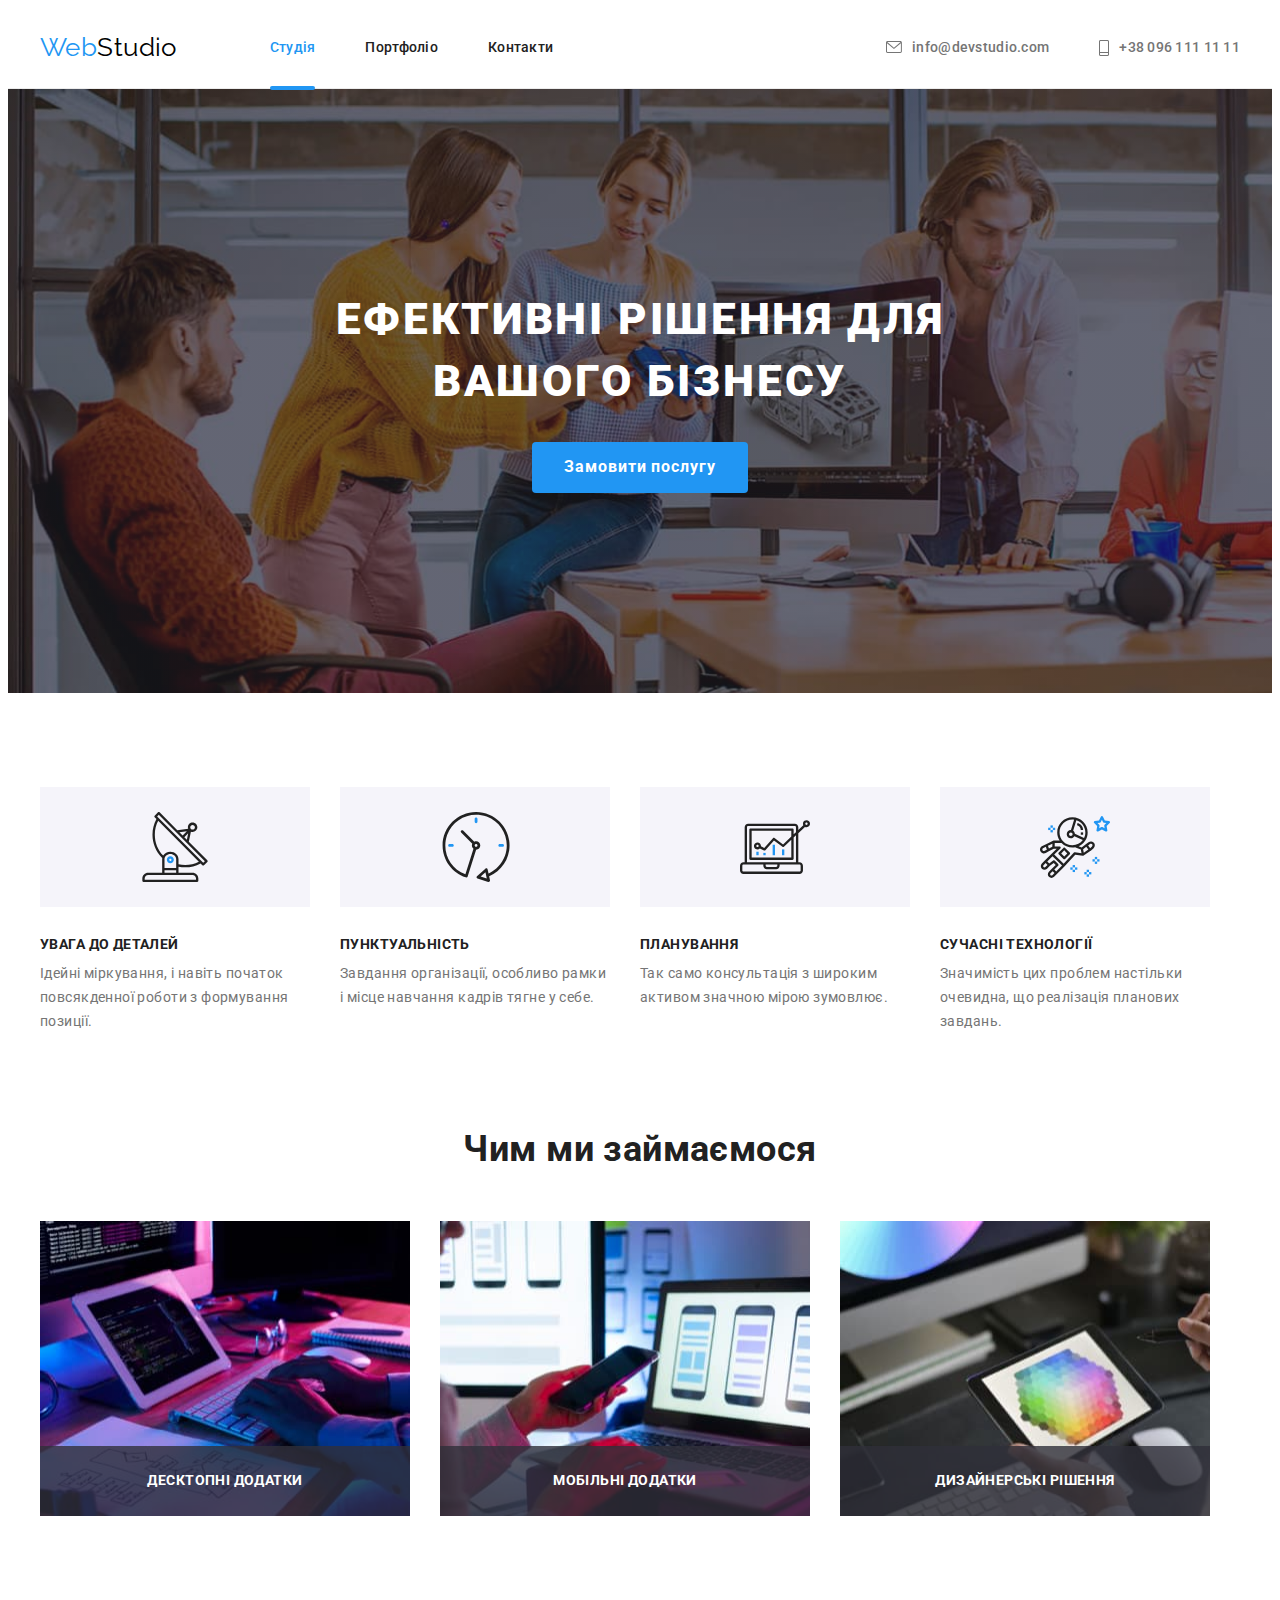
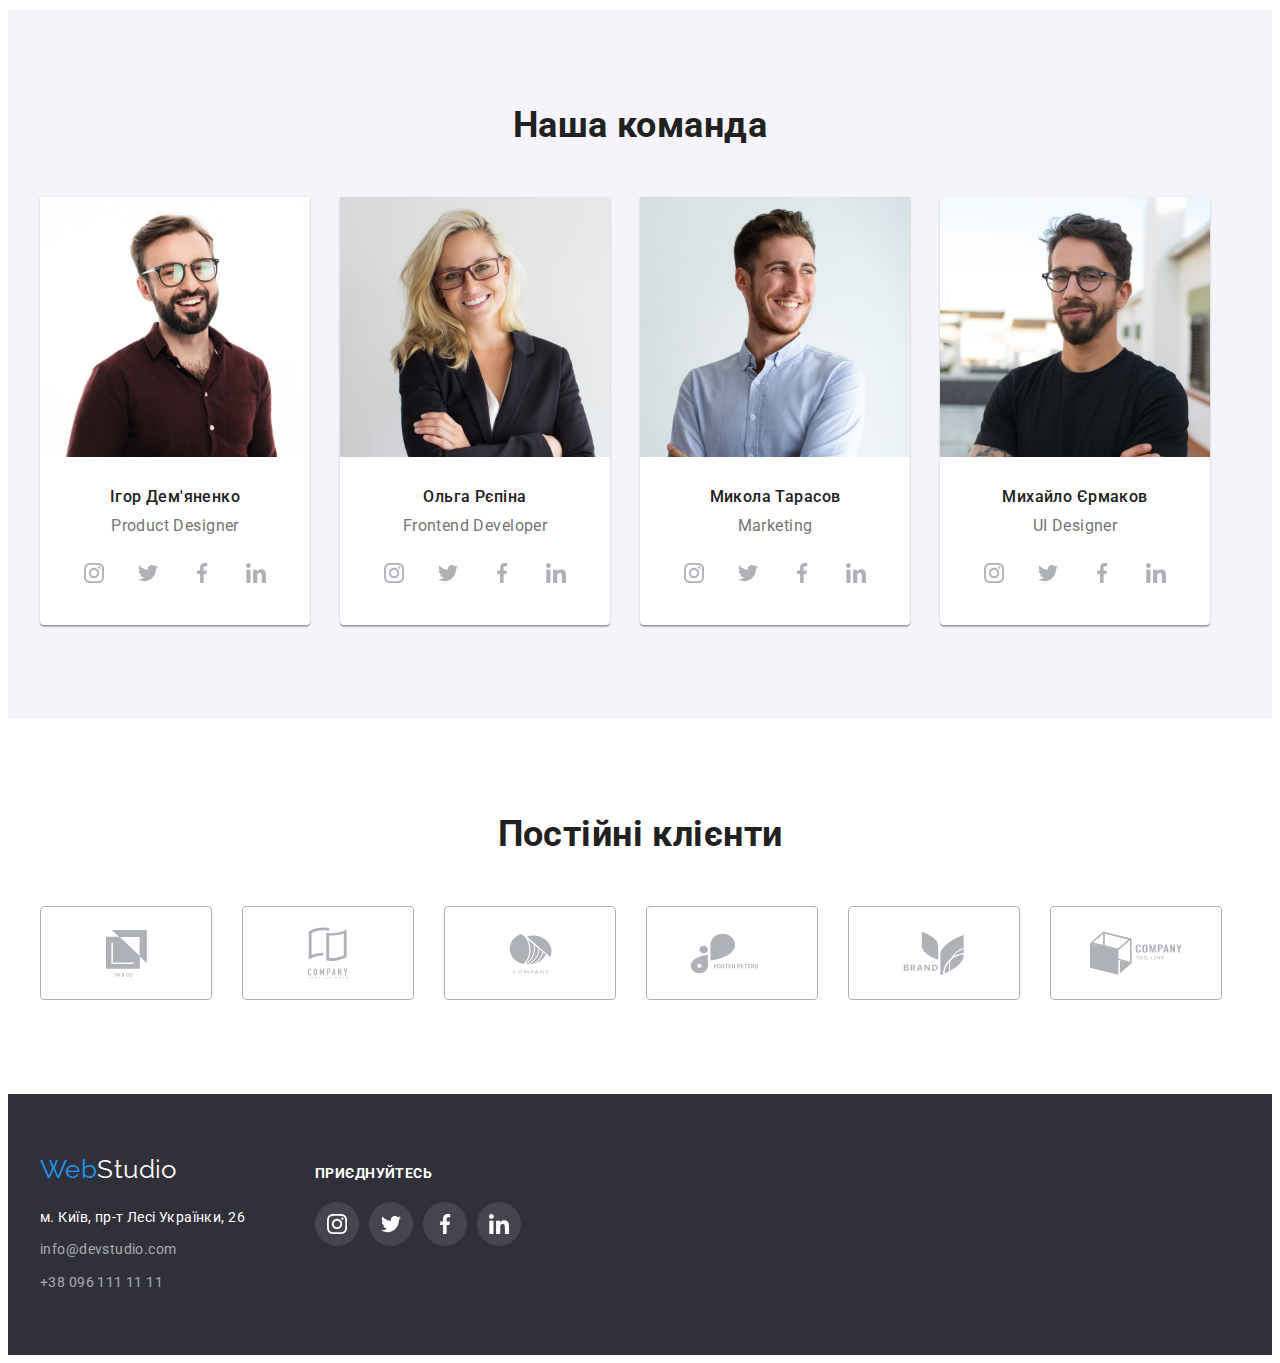
==== index.html @ 6cccc9a9 "add email subscription" ====
<!DOCTYPE html>
<html lang="uk">

<head>
    <meta charset="UTF-8">
    <meta http-equiv="X-UA-Compatible" content="IE=edge">
    <meta name="viewport" content="width=<device-width>, initial-scale=1.0">
    <title>Студіяt</title>
    <link rel="preconnect" href="https://fonts.googleapis.com">
    <link rel="preconnect" href="https://fonts.gstatic.com" crossorigin>
    <link
        href="https://fonts.googleapis.com/css2?family=Raleway:wght@700&family=Roboto:wght@400;500;700;900&display=swap"
        rel="stylesheet">
    <link rel="stylesheet" href="https://cdnjs.cloudflare.com/ajax/libs/modern-normalize/1.1.0/modern-normalize.min.css"
        integrity="sha512-wpPYUAdjBVSE4KJnH1VR1HeZfpl1ub8YT/NKx4PuQ5NmX2tKuGu6U/JRp5y+Y8XG2tV+wKQpNHVUX03MfMFn9Q=="
        crossorigin="anonymous" referrerpolicy="no-referrer" />
    <link rel="stylesheet" href="./css/styles.css">
</head>

<body>

    <header class="header">
        <div class="container header-container">
            <nav class="navigation">
                <a class="first-logo link" href="./index.html" lang="en"><span class="part-logo">Web</span>Studio</a>
                <ul class="nav-list list">
                    <li class="nav-list-item"><a class="nav-link link current" href="./index.html">Студія</a></li>
                    <li class="nav-list-item"><a class="nav-link link" href="./portfolio.html">Портфоліо</a></li>
                    <li class="nav-list-item"><a class="nav-link link" href="">Контакти</a></li>
                </ul>
            </nav>
            <ul class="contacts list">
                <li>
                    <a class="contact mail link" href="mailto:info@devstudio.com">
                        <svg class="contact-icon" width="16" height="12">
                            <use href="./images/symbol-defs.svg#icon-envelope"></use>
                        </svg>
                        info@devstudio.com
                    </a>
                </li>
                <li>
                    <a class="contact tel link" href="tel:+380961111111">
                        <svg class="contact-icon" width="10" height="16">
                            <use href="./images/symbol-defs.svg#icon-mobile"></use>
                        </svg>
                        +38 096 111 11 11
                    </a>
                </li>
            </ul>
        </div>
    </header>

    <main>

        <!--Герой-->
        <section class=" hero">
            <div class="container">
                <h1 class="hero-title"> Ефективні рішення для вашого бізнесу </h1>
                <button class="main-button" type="button" data-modal-open>Замовити послугу</button>
            </div>
        </section>

        <!---Переваги-->
        <section class="section">
            <h2 hidden> Переваги </h2>
            <ul class="features-list list container">
                <li class="features-list-item">
                    <div class="features-icon">
                        <svg class="antenna-icon" width="70" height="70">
                            <use href="./images/symbol-defs.svg#icon-antenna"></use>
                        </svg>
                    </div>
                    <h3 class="title-list"> УВАГА ДО ДЕТАЛЕЙ </h3>
                    <p class="decription">
                        Ідейні міркування, і навіть початок повсякденної роботи з формування позиції.
                    </p>
                </li>

                <li class="features-list-item">
                    <div class="features-icon">
                        <svg class="antenna-icon" width="70" height="70">
                            <use href="./images/symbol-defs.svg#icon-clock"></use>
                        </svg>
                    </div>
                    <h3 class="title-list">ПУНКТУАЛЬНІСТЬ</h3>
                    <p class="decription">
                        Завдання організації, особливо рамки і місце навчання кадрів тягне у себе.
                    </p>
                </li>

                <li class="features-list-item">
                    <div class="features-icon">
                        <svg class="antenna-icon" width="70" height="70">
                            <use href="./images/symbol-defs.svg#icon-diagram"></use>
                        </svg>
                    </div>
                    <h3 class="title-list">ПЛАНУВАННЯ</h3>
                    <p class="decription">
                        Так само консультація з широким активом значною мірою зумовлює.
                    </p>
                </li>
                <li class="features-list-item">
                    <div class="features-icon">
                        <svg class="antenna-icon" width="70" height="70">
                            <use href="./images/symbol-defs.svg#icon-astronaut"></use>
                        </svg>
                    </div>
                    <h3 class="title-list">СУЧАСНІ ТЕХНОЛОГІЇ</h3>
                    <p class="decription">
                        Значимість цих проблем настільки очевидна, що реалізація планових завдань.
                    </p>
                </li>
            </ul>
        </section>

        <!---Опис роботи-->
        <section class="section-work">
            <div class="container">
                <h2 class="title-section">Чим ми займаємося</h2>
                <ul class="work-list list">
                    <li class="work-list-item">
                        <img class="img" src="./images/hw-1/box-1.jpg" alt="Друкує на клавіатурі" width="370"
                            height="295">
                        <div class="desc-overlay">
                            Десктопні додатки
                        </div>
                    </li>
                    <li class="work-list-item">
                        <img class="img" src="./images/hw-1/box-2.jpg" alt="Працює з телефоном та ноутбуком" width="370"
                            height="295">
                        <div class="desc-overlay">
                            Мобільні додатки
                        </div>
                    </li>
                    <li class="work-list-item">
                        <img class="img" src="./images/hw-1/box-3.jpg" alt="Працює на планшеті" width="370"
                            height="295">
                        <div class="desc-overlay">
                            Дизайнерські рішення
                        </div>
                    </li>
                </ul>
            </div>
        </section>

        <!---Перелік команди-->
        <section class=" section section-team">
            <div class="container">
                <h2 class="title-section"> Наша команда </h2>
                <ul class="list-cards list">
                    <li class="list-card-item">
                        <img class="img-cards" src="./images/hw-1/team-member-1.jpg" alt="Чоловік в коричневій сорочці"
                            width="270" height="260">
                        <div class="list-card-desc">
                            <h3 class="title-card"> Ігор Дем'яненко </h3>
                            <p lang="en" class="desc-card"> Product Designer </p>
                            <ul class="social-list list">
                                <li class="social-list-item">
                                    <a class="social-list-link" href="">
                                        <svg class="social-list-icon" width="20" height="20">
                                            <use href="./images/symbol-defs.svg#icon-instagram"></use>
                                        </svg>
                                    </a>
                                </li>
                                <li class="social-list-item">
                                    <a class="social-list-link" href="">
                                        <svg class="social-list-icon" width="20" height="20">
                                            <use href="./images/symbol-defs.svg#icon-twitter"></use>
                                        </svg>
                                    </a>
                                </li>
                                <li class="social-list-item">
                                    <a class="social-list-link" href="">
                                        <svg class="social-list-icon" width="20" height="20">
                                            <use href="./images/symbol-defs.svg#icon-facebook"></use>
                                        </svg>
                                    </a>
                                </li>
                                <li class="social-list-item">
                                    <a class="social-list-link" href="">
                                        <svg class="social-list-icon" width="20" height="20">
                                            <use href="./images/symbol-defs.svg#icon-linkedin"></use>
                                        </svg>
                                    </a>
                                </li>
                            </ul>
                        </div>
                    </li>

                    <li class="list-card-item">
                        <img class="img-cards" src="./images/hw-1/team-member-2.jpg" alt="Жінка в піджаку" width="270"
                            height="260">
                        <div class="list-card-desc">
                            <h3 class="title-card"> Ольга Рєпіна </h3>
                            <p lang="en" class="desc-card"> Frontend Developer </p>
                            <ul class="social-list list">
                                <li class="social-list-item">
                                    <a class="social-list-link" href="">
                                        <svg class="social-list-icon" width="20" height="20">
                                            <use href="./images/symbol-defs.svg#icon-instagram"></use>
                                        </svg>
                                    </a>
                                </li>
                                <li class="social-list-item">
                                    <a class="social-list-link" href="">
                                        <svg class="social-list-icon" width="20" height="20">
                                            <use href="./images/symbol-defs.svg#icon-twitter"></use>
                                        </svg>
                                    </a>
                                </li>
                                <li class="social-list-item">
                                    <a class="social-list-link" href="">
                                        <svg class="social-list-icon" width="20" height="20">
                                            <use href="./images/symbol-defs.svg#icon-facebook"></use>
                                        </svg>
                                    </a>
                                </li>
                                <li class="social-list-item">
                                    <a class="social-list-link" href="">
                                        <svg class="social-list-icon" width="20" height="20">
                                            <use href="./images/symbol-defs.svg#icon-linkedin"></use>
                                        </svg>
                                    </a>
                                </li>
                            </ul>
                        </div>
                    </li>

                    <li class="list-card-item">
                        <img class="img-cards" src="./images/hw-1/team-member-3.jpg" alt="Чоловік в синій сорочці"
                            width="270" height="260">
                        <div class="list-card-desc">
                            <h3 class="title-card"> Микола Тарасов </h3>
                            <p lang="en" class="desc-card"> Marketing </p>
                            <ul class="social-list list">
                                <li class="social-list-item">
                                    <a class="social-list-link" href="">
                                        <svg class="social-list-icon" width="20" height="20">
                                            <use href="./images/symbol-defs.svg#icon-instagram"></use>
                                        </svg>
                                    </a>
                                </li>
                                <li class="social-list-item">
                                    <a class="social-list-link" href="">
                                        <svg class="social-list-icon" width="20" height="20">
                                            <use href="./images/symbol-defs.svg#icon-twitter"></use>
                                        </svg>
                                    </a>
                                </li>
                                <li class="social-list-item">
                                    <a class="social-list-link" href="">
                                        <svg class="social-list-icon" width="20" height="20">
                                            <use href="./images/symbol-defs.svg#icon-facebook"></use>
                                        </svg>
                                    </a>
                                </li>
                                <li class="social-list-item">
                                    <a class="social-list-link" href="">
                                        <svg class="social-list-icon" width="20" height="20">
                                            <use href="./images/symbol-defs.svg#icon-linkedin"></use>
                                        </svg>
                                    </a>
                                </li>
                            </ul>
                        </div>
                    </li>

                    <li class="list-card-item">
                        <img class="img-cards" src="./images/hw-1/team-member-4.jpg" alt="Чоловік в чорній футболці"
                            width="270" height="260">
                        <div class="list-card-desc">
                            <h3 class="title-card"> Михайло Єрмаков </h3>
                            <p lang="en" class="desc-card"> UI Designer </p>
                            <ul class="social-list list">
                                <li class="social-list-item">
                                    <a class="social-list-link" href="">
                                        <svg class="social-list-icon" width="20" height="20">
                                            <use href="./images/symbol-defs.svg#icon-instagram"></use>
                                        </svg>
                                    </a>
                                </li>
                                <li class="social-list-item">
                                    <a class="social-list-link" href="">
                                        <svg class="social-list-icon" width="20" height="20">
                                            <use href="./images/symbol-defs.svg#icon-twitter"></use>
                                        </svg>
                                    </a>
                                </li>
                                <li class="social-list-item">
                                    <a class="social-list-link" href="">
                                        <svg class="social-list-icon" width="20" height="20">
                                            <use href="./images/symbol-defs.svg#icon-facebook"></use>
                                        </svg>
                                    </a>
                                </li>
                                <li class="social-list-item">
                                    <a class="social-list-link" href="">
                                        <svg class="social-list-icon" width="20" height="20">
                                            <use href="./images/symbol-defs.svg#icon-linkedin"></use>
                                        </svg>
                                    </a>
                                </li>
                            </ul>
                        </div>
                    </li>
                </ul>
            </div>
        </section>

        <!---Постійні клієнти -->

        <section class="section">
            <div class="container">
                <h2 class="title-section">Постійні клієнти</h2>
                <ul class="clients-list list">
                    <li class="clients-list-item">
                        <a class="clients-list-link link" href="">
                            <svg class="clients-list-icon" width="41" height="47">
                                <use href="./images/symbol-defs.svg#company-first"></use>
                            </svg>
                        </a>
                    </li>
                    <li class="clients-list-item">
                        <a class="clients-list-link link" href="">
                            <svg class="clients-list-icon" width="40" height="52">
                                <use href="./images/symbol-defs.svg#company-second"></use>
                            </svg>
                        </a>
                    </li>
                    <li class="clients-list-item">
                        <a class="clients-list-link link" href="">
                            <svg class="clients-list-icon" width="43" height="41">
                                <use href="./images/symbol-defs.svg#company-third"></use>
                            </svg>
                        </a>
                    </li>
                    <li class="clients-list-item">
                        <a class="clients-list-link link" href="">
                            <svg class="clients-list-icon" width="85" height="41">
                                <use href="./images/symbol-defs.svg#company-fourth"></use>
                            </svg>
                        </a>
                    </li>
                    <li class="clients-list-item">
                        <a class="clients-list-link link" href="">
                            <svg class="clients-list-icon" width="62" height="45">
                                <use href="./images/symbol-defs.svg#company-fifth"></use>
                            </svg>
                        </a>
                    </li>
                    <li class="clients-list-item">
                        <a class="clients-list-link link" href="">
                            <svg class="clients-list-icon" width="94" height="44">
                                <use href="./images/symbol-defs.svg#company-sixth"></use>
                            </svg>
                        </a>
                    </li>
                </ul>
            </div>

        </section>
    </main>

    <footer class="footer">
        <div class="container footer-container">
            <div class="footer-address">
                <a class="second-logo link" href="./index.html" lang="en"> <span class="part-logo">Web</span>Studio</a>
                <address class="address">
                    <ul class="address-list list">
                        <li class="address-list-item"><a class="address-link link"
                                href="https://goo.gl/maps/sUj56XeYTJr8YGq59" target="_blank"
                                rel="noreferrer noopener">м. Київ, пр-т Лесі Українки, 26</a> </li>
                        <li class="address-list-item"><a class="address-contact-link link"
                                href="mailto:info@devstudio.com"> info@devstudio.com</a>
                        <li class="address-list-item"><a class="address-contact-link link" href="tel:+380961111111"> +38
                                096 111 11 11</a>
                    </ul>
                </address>
            </div>
            <div class="footer-social-link">
                <p class="title-social">Приєднуйтесь</p>
                <ul class="footer-social-list list">
                    <li class="footer-social-list-item">
                        <a class="footer-social-list-link" href="">
                            <svg class="footer-social-list-icon" width="20" height="20">
                                <use href="./images/symbol-defs.svg#icon-instagram"></use>
                            </svg>
                        </a>
                    </li>
                    <li class="footer-social-list-item">
                        <a class="footer-social-list-link" href="">
                            <svg class="footer-social-list-icon" width="20" height="20">
                                <use href="./images/symbol-defs.svg#icon-twitter"></use>
                            </svg>
                        </a>
                    </li>
                    <li class="footer-social-list-item">
                        <a class="footer-social-list-link" href="">
                            <svg class="footer-social-list-icon" width="20" height="20">
                                <use href="./images/symbol-defs.svg#icon-facebook"></use>
                            </svg>
                        </a>
                    </li>
                    <li class="footer-social-list-item">
                        <a class="footer-social-list-link" href="">
                            <svg class="footer-social-list-icon" width="20" height="20">
                                <use href="./images/symbol-defs.svg#icon-linkedin"></use>
                            </svg>
                        </a>
                    </li>
                </ul>
            </div>
        </div>
    </footer>
    <div class="backdrop is-hidden " data-modal>
        <div class="modal">
        <button class="modal-close-btn " type="button" data-modal-close>
        <svg class="modal-close-icon" width="18" height="18">
            <use href="./images/symbol-defs.svg#icon-close"></use>
        </svg>
        </button></div>
    </div>
    <script src="./js/modal.js"> </script>
</body>

</html>
---- css/styles.css ----
:root {
    --primary-text-color: #757575;
    --title-text-color: #212121;
    --accent-color: #2196F3;
    --primary-white-color: #ffffff;
    --background-dark: #2F303A;
    --background-light: #fff;
    --primary-font-family: 'Roboto', sans-serif;
    --secondary-font-family: 'Raleway', sans-serif;
}

h1,
h2,
h3,
h4,
p {
    margin-top: 0;
    margin-bottom: 0;
}

ul {
    margin-top: 0;
    margin-bottom: 0;
    padding-left: 0;
}

img {
    display: block;
    max-width: 100%;
}

body {
    font-family: var(--primary-font-family);
    letter-spacing: 0.03em;
    font-size: 14px;

    background-color: var(--background-light);
    color: var(--primary-text-color);
}

.link {
    text-decoration: none;
}

.list {
    list-style: none;
}

.container {
    width: 1200px;
    padding-left: 15px;
    padding-right: 15px;
    margin-left: auto;
    margin-right: auto;
}

/*========== START COMPONENTS======= */

/* ======== START HEADER========== */
.header {
    padding-top: 24px;
    padding-bottom: 25px;
    border-bottom: 1px solid #ECECEC;
}

.header-container {
    display: flex;
    align-items: center;
}

.navigation {
    display: flex;
    align-items: center;

}

.nav-list {
    display: flex;
    justify-content: space-between;
}

.nav-list-item:not(:last-child) {
    margin-right: 50px;
}

.first-logo {
    margin-right: 93px;

    font-family: var(--secondary-font-family);
    font-size: 26px;
    line-height: 1.2;
    color: #000000;
}

.part-logo {
    color: var(--accent-color);
}

.nav-link {
    display: block;
    color: var(--title-text-color);
    font-family: inherit;
    font-weight: 500;
    font-size: 14px;
    line-height: 1.1;
    letter-spacing: 0.02em;

    transition-property: color;
    transition-duration: 250ms;
    transition-timing-function: cubic-bezier(0.4, 0, 0.2, 1);
    transition-delay: 0ms;
}

.current {
    position: relative;
    color: var(--accent-color);
}

.current::after {
    position: absolute;
    top: 46px;
    left: 0;

    content: "";
    display: block;
    width: 100%;
    height: 4px;
    border-radius: 2px;
    background-color: var(--accent-color);
}

.nav-link:hover,
.nav-link:focus {
    color: var(--accent-color);
}

.contact {
    color: inherit;
    font-weight: 700;
    line-height: 1.1;
    letter-spacing: 0.02em;
}

.mail {
    margin-right: 50px;
}

.contacts {
    display: flex;
    margin-left: auto;
    ;
}

.contact:hover,
.contact:focus {
    color: var(--accent-color);
}

.contact {
    display: flex;
    align-items: center;
    font-weight: 500;

    transition-property: color;
    transition-duration: 250ms;
    transition-timing-function: cubic-bezier(0.4, 0, 0.2, 1);
    transition-delay: 0ms;
}

.contact-icon {
    margin-right: 10px;
    fill: currentColor;
}

/*======END HEADER======*/

.section {
    padding-top: 94px;
    padding-bottom: 94px;
}

.section-team {
    background-color: #F5F4FA;
}

.section-work {
    padding-bottom: 94px;
}

/* ======START MAIN INDEX======= */

/* HERO */
.hero {
    max-width: 1600px;
    margin-right: auto;
    margin-left: auto;
    padding-top: 200px;
    padding-bottom: 200px;

    background-image: linear-gradient(rgba(47, 48, 58, 0.4),
            rgba(47, 48, 58, 0.4)),
        url(../images/hw-4/hero.jpg);
    background-size: cover;
    background-color: #C4C4C4;

    text-align: center;
}

.hero-title {
    width: 696px;
    margin: auto;

    font-weight: 900;
    font-size: 44px;
    line-height: 1.4;
    text-align: center;
    letter-spacing: 0.06em;
    text-transform: uppercase;
    color: var(--primary-white-color);
}

.main-button {
    min-width: 216px;
    padding: 10px 30px;
    margin-top: 30px;

    font-family: inherit;
    font-weight: 700;
    font-size: 16px;
    line-height: 1.9;
    text-align: center;
    letter-spacing: 0.06em;
    border: transparent;
    border-radius: 4px;

    color: var(--primary-white-color);
    background-color: var(--accent-color);
    cursor: pointer;

    transition-property: background-color;
    transition-duration: 250ms;
    transition-timing-function: cubic-bezier(0.4, 0, 0.2, 1);
    transition-delay: 0ms;

}

.main-button:hover,
.main-button:focus {
    background-color: #188CE8;
}

/* SECTION FEATURES */
.features-list {
    display: flex;
}

.features-icon {
    display: flex;
    justify-content: center;
    align-items: center;
    height: 120px;
    background-color: #F5F4FA;
}

.title-list {
    margin-top: 30px;
    font-size: 14px;
    font-weight: 700;
    line-height: 1.1;
    text-transform: uppercase;
    color: var(--title-text-color);
}

.features-list-item {
    max-width: 270px;
}

.features-list-item:not(:last-child) {
    margin-right: 30px;
}

.decription {
    line-height: 1.7;
    margin-top: 10px;
}

/* SECTION WORK */
.title-section {
    font-weight: 700;
    font-size: 36px;
    line-height: 1.2;
    text-align: center;
    color: var(--title-text-color);
}

.work-list {
    display: flex;
    margin-top: 50px;
    margin-right: -30px;
}

.work-list-item {
    position: relative;
    margin-right: 30px;
}

.desc-overlay {
    position: absolute;
    bottom: 0;
    left: 0;
    width: 100%;
    height: 70px;

    display: flex;
    justify-content: center;
    align-items: center;
    background-color: rgba(47, 48, 58, 0.8);
    color: var(--primary-white-color);

    text-transform: uppercase;
    font-weight: 700;
    font-size: 14px;
    line-height: 1.2;
}

/* TEAM */
.title-card {
    font-weight: 500;
    text-align: center;
    font-size: 16px;
    line-height: 1.2;
    color: var(--title-text-color);
}

.list-cards {
    display: flex;
    column-gap: 30px;
    margin-top: 50px;
    border-radius: 0px 0px 4px 4px;

}

.list-card-item {
    flex-basis: calc((100%-3*30)/4);
    box-shadow: 0px 1px 3px rgba(0, 0, 0, 0.12), 0px 1px 1px rgba(0, 0, 0, 0.14), 0px 2px 1px rgba(0, 0, 0, 0.2);
    border-radius: 0px 0px 4px 4px;

    background-color: #fff;
}

.list-card-desc {
    padding: 30px;
}

.desc-card {
    margin-top: 10px;

    font-size: 16px;
    line-height: 1.2;
    text-align: center;
}

.social-list {
    margin-top: 16px;
    display: flex;
    justify-content: center;
}

.social-list-icon {
    fill: #AFB1B8;

    transition-property: fill;
    transition-duration: 250ms;
    transition-timing-function: cubic-bezier(0.4, 0, 0.2, 1);
    transition-delay: 0ms;
}

.social-list-link {
    display: flex;
    align-items: center;
    justify-content: center;

    width: 44px;
    height: 44px;

    background-color: var(--primary-white-color);
    border-radius: 50%;

    transition-property: background-color;
    transition-duration: 250ms;
    transition-timing-function: cubic-bezier(0.4, 0, 0.2, 1);
    transition-delay: 0ms;
}

.social-list-link:hover .social-list-icon,
.social-list-link:focus .social-list-icon {
    fill: var(--primary-white-color);
}

.social-list-link:hover,
.social-list-link:focus {
    background-color: var(--accent-color);
}

.social-list-item:not(:last-child) {
    margin-right: 10px;
}

/* CLIENTS */
.clients-list {
    display: flex;
    margin-top: 50px;
    margin-right: -30px;
    color: #AFB1B8;

}

.clients-list-link {
    display: flex;
    justify-content: center;
    align-items: center;
    margin-right: 30px;
    width: 170px;
    height: 92px;
    border: 1px solid #AFB1B8;
    border-radius: 4px;

    transition-property: border;
    transition-duration: 250ms;
    transition-timing-function: cubic-bezier(0.4, 0, 0.2, 1);
    transition-delay: 0ms;
}

.clients-list-icon {
    fill: #AFB1B8;

    transition-property: fill;
    transition-duration: 250ms;
    transition-timing-function: cubic-bezier(0.4, 0, 0.2, 1);
    transition-delay: 0ms;
}

.clients-list-link:hover,
.clients-list-link:focus {
    border: 1px solid var(--accent-color);
}

.clients-list-link:hover .clients-list-icon,
.clients-list-link:focus .clients-list-icon {
    fill: var(--accent-color)
}



/* ======END INDEX======== *


/* ======START MAIN PORTFOLIO===== */
.button {
    padding: 6px 22px;
    border: transparent;

    font-family: inherit;
    font-weight: 500;
    text-align: center;
    font-size: 16px;
    line-height: 1.6;
    color: var(--title-text-color);
    cursor: pointer;
    border-radius: 4px;

    transition: background-color 250ms cubic-bezier(0.4, 0, 0.2, 1), color 250ms cubic-bezier(0.4, 0, 0.2, 1), box-shadow 250ms cubic-bezier(0.4, 0, 0.2, 1);
}

.button-list {
    display: flex;
    justify-content: center;
    margin-bottom: 50px;
}

.button-list-item {
    background-color: #F5F4FA;
}

.button-list-item:not(:last-child) {
    margin-right: 8px;
}

.button:hover,
.button:focus {
    color: var(--primary-white-color);
    background-color: var(--accent-color);
    box-shadow: 0px 3px 1px rgba(0, 0, 0, 0.1), 0px 1px 2px rgba(0, 0, 0, 0.08), 0px 2px 2px rgba(0, 0, 0, 0.12);
}

.projects-list {
    display: flex;
    flex-wrap: wrap;
    margin-right: -30px;
    margin-bottom: -30px;
}

.project-card {
    padding: 20px 24px;
    border: 1px solid #EEEEEE;
    border-top: none;
}

.projects-list-item {
    margin-right: 30px;
    margin-bottom: 30px;
}

.project-img {
    position: relative;
    overflow: hidden;
}

.overlay {
    position: absolute;
    top: 0;
    left: 0;
    width: 100%;
    height: 100%;
    background-color: var(--accent-color);
    color: var(--primary-white-color);

    opacity: 0;
    transform: translateY(100%);
    transition: opacity 250ms cubic-bezier(0.4, 0, 0.2, 1), transform 250ms cubic-bezier(0.4, 0, 0.2, 1);

    padding: 63px 24px;

    font-family: inherit;
    font-weight: 400;
    font-size: 18px;
    line-height: 1.5;
}

.project-list-link:hover .overlay {
    opacity: 1;
    transform: translateY(0);
}

.project-list-link {
    display: block;

    transition-property: box-shadow;
    transition-duration: 250ms;
    transition-timing-function: cubic-bezier(0.4, 0, 0.2, 1);
    transition-delay: 0ms;
}

.project-list-link:hover,
.project-list-link:focus {
    box-shadow: 0px 1px 1px rgba(0, 0, 0, 0.12), 0px 4px 4px rgba(0, 0, 0, 0.06), 1px 4px 6px rgba(0, 0, 0, 0.16);
}


.project-title {
    margin-bottom: 4px;
    font-weight: 700;
    font-size: 18px;
    line-height: 2;
    letter-spacing: 0.06em;
    color: var(--title-text-color);
}

.project-desc {
    font-size: 16px;
    line-height: 1.9;

    color: var(--primary-text-color);
}

/* ======END MAIN PORTFOLIO======= */


/* ===== START FOTTER===== */
.footer {
    padding-top: 60px;
    padding-bottom: 60px;
    background-color: var(--background-dark);
}

.second-logo {
    color: var(--primary-white-color);
    font-family: var(--secondary-font-family);
    font-size: 26px;
    line-height: 1.2;
}

.address {
    margin-top: 20px;
    font-style: normal;
    font-size: 14px;
    line-height: 1.7;
}

.address-list-item:not(:last-child) {
    margin-bottom: 9px;
}

.address-link {
    color: var(--primary-white-color);

    transition-property: color;
    transition-duration: 250ms;
    transition-timing-function: cubic-bezier(0.4, 0, 0.2, 1);
    transition-delay: 0ms;
}

.address-link:hover,
.address-link:focus {
    color: var(--accent-color);
}

.address-contact-link {
    color: rgba(255, 255, 255, 0.6);

    transition-property: color;
    transition-duration: 250ms;
    transition-timing-function: cubic-bezier(0.4, 0, 0.2, 1);
    transition-delay: 0ms;
}

.address-contact-link:hover,
.address-contact-link:focus {
    color: var(--accent-color);
}

.footer-container {
    display: flex;
    align-items: baseline;

}

.footer-address {
    margin-right: 70px;
}

.title-social {
    font-size: inherit;
    text-transform: uppercase;
    line-height: 1.2;
    font-weight: 700;

    color: var(--primary-white-color);

}

.footer-social-list {
    margin-top: 20px;
    display: flex;
    justify-content: center;
}

.footer-social-list-link {
    display: flex;
    align-items: center;
    justify-content: center;

    width: 44px;
    height: 44px;

    color: var(--primary-white-color);
    background-color: rgba(255, 255, 255, 0.1);
    border-radius: 50%;

    transition-property: background-color;
    transition-duration: 250ms;
    transition-timing-function: cubic-bezier(0.4, 0, 0.2, 1);
    transition-delay: 0ms;
}

.footer-social-list-icon {
    fill: currentColor;

    transition-property: fill;
    transition-duration: 250ms;
    transition-timing-function: cubic-bezier(0.4, 0, 0.2, 1);
    transition-delay: 0ms;
}

.footer-social-list-item:not(:last-child) {
    margin-right: 10px;
}

.footer-social-list-link:hover .footer-social-list-icon,
.footer-social-list-link:focus .footer-social-list-icon {
    fill: var(--primary-white-color);
}

.footer-social-list-link:hover,
.footer-social-list-link:focus {
    background-color: var(--accent-color);
}

/*======END FOOTER========= */
.backdrop {
    position: fixed;
    top: 0;
    left: 0;
    width: 100%;
    height: 100%;
    
    background: rgba(47, 48, 58, 0.4);
    opacity: 1;

    transition: opacity 250ms cubic-bezier(0.4, 0, 0.2, 1),  visibility 250ms cubic-bezier(0.4, 0, 0.2, 1), scale 250ms cubic-bezier(0.4, 0, 0.2, 1);
}
.backdrop.is-hidden{
    opacity: 0;
    scale: 1.5;
    visibility: hidden;
    pointer-events: none;
}

.modal {
    position: absolute;
    top: 50%;
    left: 50%;
    transform: translate(-50%, -50%);
    width: 528px;
    height: 581px;


    background-color: var(--primary-white-color);
}
.modal-close-btn {
    position:absolute;
    top: 8px;
    right: 8px;
    
    display: flex;
    align-items: center;
    justify-content: center;
    width: 30px;
    height: 30px;
    padding: 0;

    background-color: transparent;
    border-radius: 50%;
    border: 1px solid rgba(0, 0, 0, 0.1);

    cursor: pointer;
}
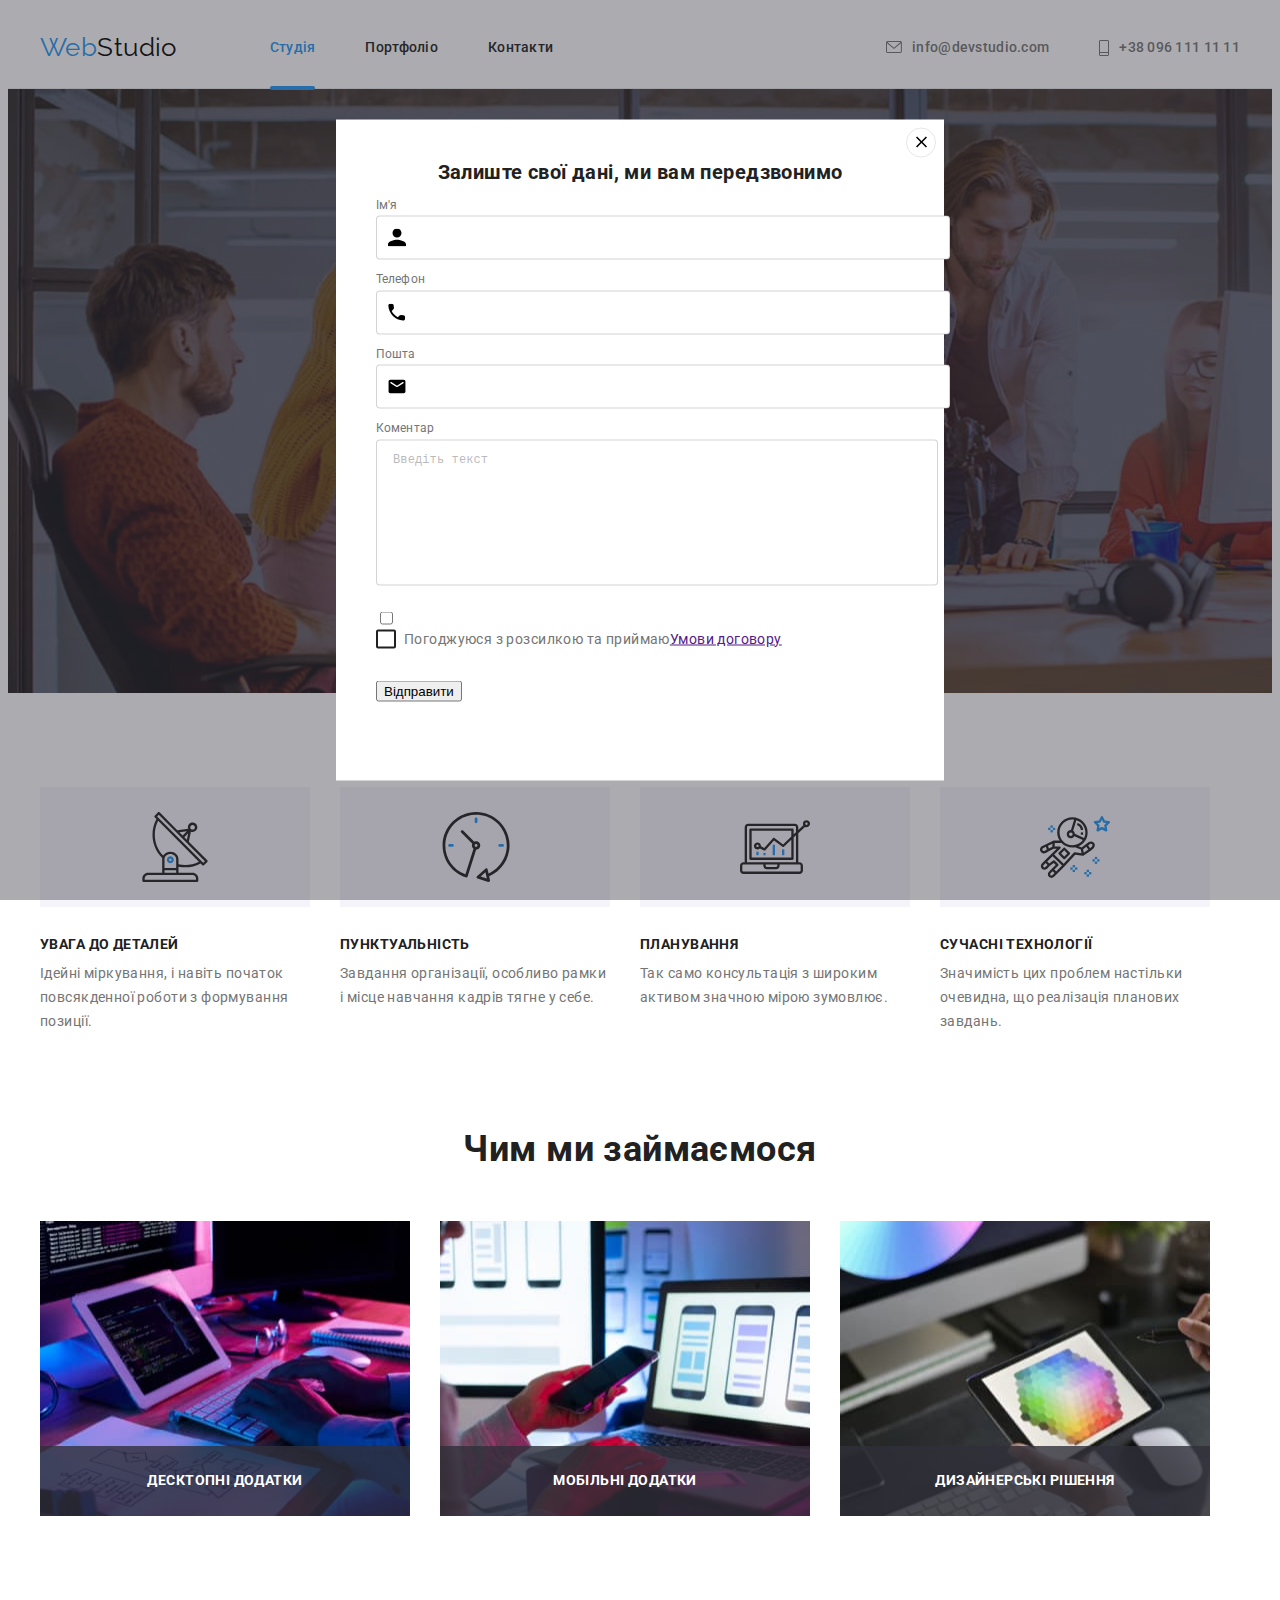
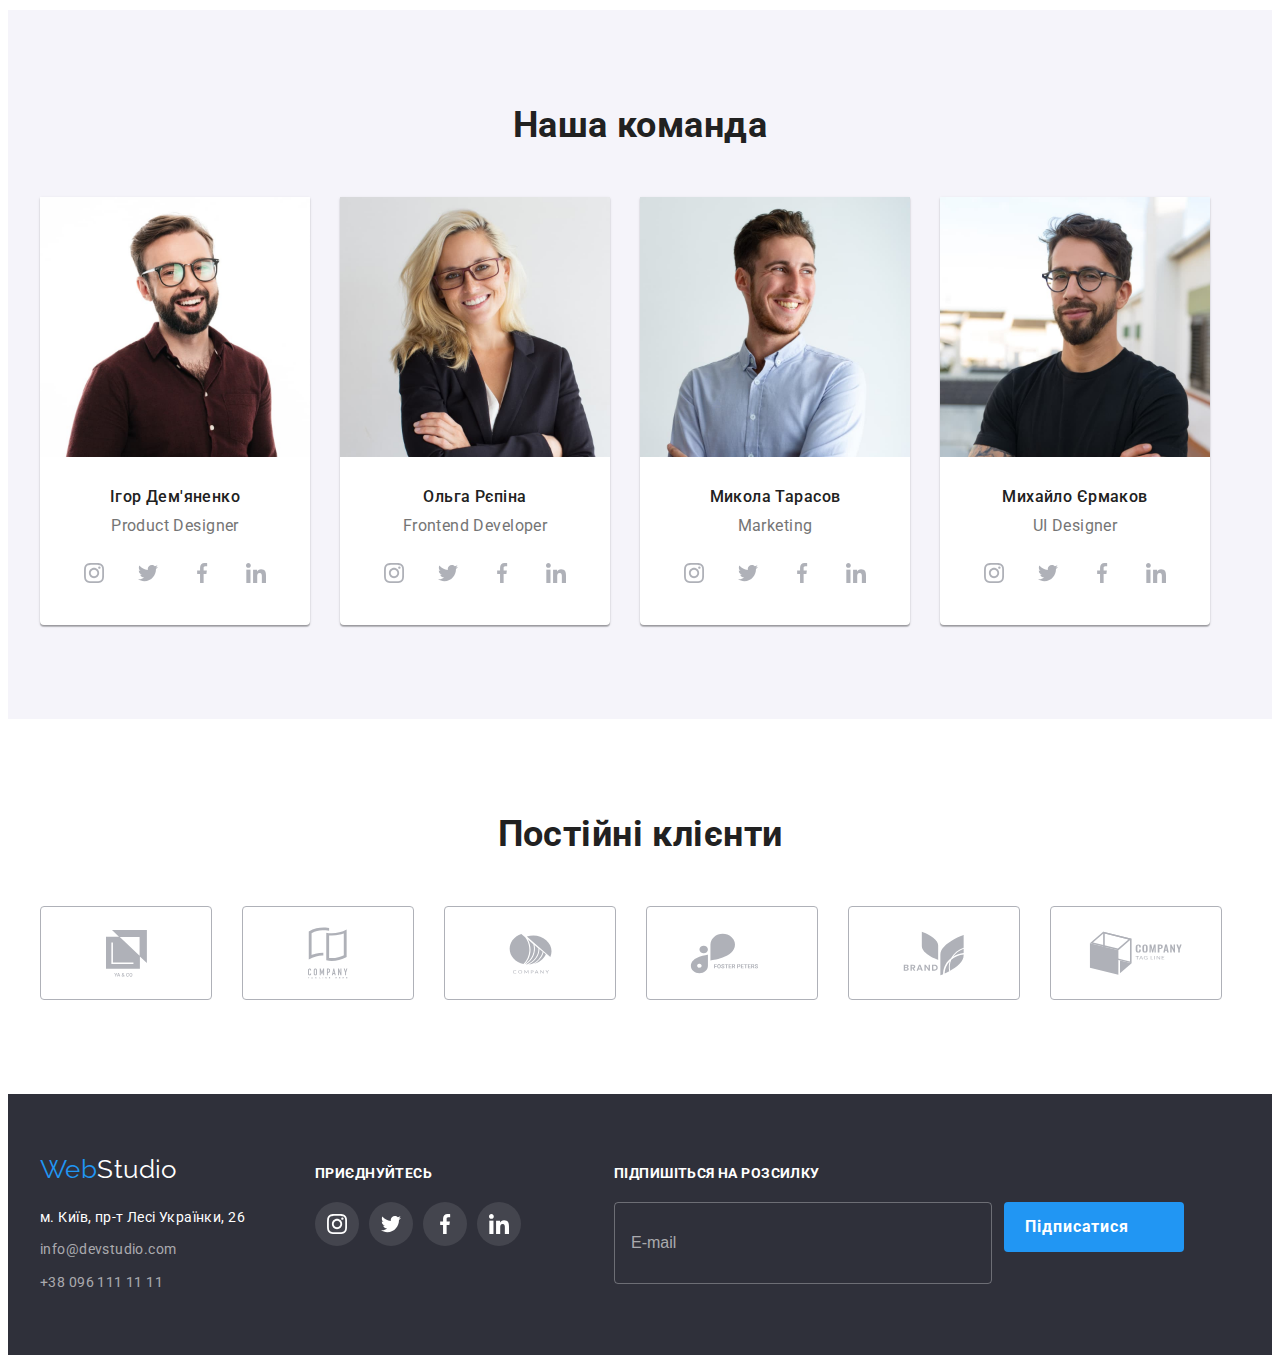
==== commit ee6d7c4e: "add updates" ====
--- a/index.html
+++ b/index.html
@@ -410,15 +410,85 @@
                     </li>
                 </ul>
             </div>
+
+            <form class="form-subscription">
+                <div class="footer-title-subscription">
+                    <b class="title-subscription">Підпишіться на розсилку</b>
+                </div>
+                <div class="form-field-subscription">
+                    <label>
+                        <input class="email-subscription" type="email" name="email" placeholder="E-mail">
+                    </label>
+                    <button type="submit" class="btn-subscription">
+                        <span> Підписатися</span>
+                        <svg class="img-subscription" width="24" height="24">
+                            <use href="./images/symbol-defs.svg#icon-send"></use>
+                        </svg>
+                    </button>
+                </div>
+            </form>
         </div>
     </footer>
-    <div class="backdrop is-hidden " data-modal>
+    <div class="backdrop" data-modal>
         <div class="modal">
-        <button class="modal-close-btn " type="button" data-modal-close>
-        <svg class="modal-close-icon" width="18" height="18">
-            <use href="./images/symbol-defs.svg#icon-close"></use>
-        </svg>
-        </button></div>
+            <button class="modal-close-btn " type="button" data-modal-close>
+                <svg class="modal-close-icon" width="18" height="18">
+                    <use href="./images/symbol-defs.svg#icon-close"></use>
+                </svg>
+            </button>
+
+            <form class="contact-form">
+                <b class="contact-title-form">Залиште свої дані, ми вам передзвонимо</b>
+
+                <div>
+                    <label class="form-field">
+                        <span class="form-field-name"> Ім'я </span>
+                        <span class="contact-form-input-wrapper">
+                            <input class="contact-form-input" type="text" name="username">
+                            <svg class="form-img" width="18" height="18">
+                                <use href="./images/symbol-defs.svg#icon-men"></use>
+                            </svg>
+                        </span>
+                    </label>
+                </div>
+                <div>
+                    <label class="form-field">
+                        <span class="form-field-name"> Телефон </span>
+                        <span class="contact-form-input-wrapper">
+                            <input class="contact-form-input" type="tel" name="tel">
+                            <svg class="form-img" width="18" height="18">
+                                <use href="./images/symbol-defs.svg#icon-tel"></use>
+                            </svg>
+                        </span>
+                    </label>
+                </div>
+                <div>
+                    <label class="form-field">
+                        <span class="form-field-name"> Пошта </span>
+                        <span class="contact-form-input-wrapper">
+                            <input class="contact-form-input" type="email" name="email">
+                            <svg class="form-img" width="18" height="18">
+                                <use href="./images/symbol-defs.svg#icon-mail"></use>
+                            </svg>
+                        </span>
+                    </label>
+                </div>
+                <div>
+                    <label class="form-field">
+                        <span class="form-field-name">Коментар</span>
+                        <textarea class="contact-form-message" name="message" placeholder="Введіть текст"></textarea>
+                    </label>
+
+                </div>
+                <div class="contact-form-checkbox">
+                    <input class="contact-checkbox-input" type="checkbox" name="accept-policy" id="checkbox" required>
+                    <label class="contact-form-checkboc-label" for="checkbox">
+                        Погоджуюся з розсилкою та приймаю <a href="">Умови договору</a>
+                    </label>
+                </div>
+                <button class="contact-btn-submit" type="submit"> Відправити </button>
+            </form>
+        </div>
     </div>
     <script src="./js/modal.js"> </script>
 </body>
--- a/css/styles.css
+++ b/css/styles.css
@@ -696,6 +696,84 @@
     background-color: var(--accent-color);
 }
 
+.footer-social-link {
+    margin-right: 93px;
+}
+
+.form-subscription {
+    width: 570px;
+    display: flex;
+    flex-direction: column;
+}
+
+.form-field-subscription {
+    display: flex;
+}
+
+.footer-title-subscription {
+    margin-bottom: 20px;
+}
+
+.title-subscription {
+    font-weight: 700;
+    line-height: 1.1;
+    text-transform: uppercase;
+
+    color: var(--primary-white-color);
+}
+
+.email-subscription {
+    width: 358px;
+    height: 50px;
+    padding-top: 15px;
+    padding-left: 16px;
+    padding-bottom: 15px;
+
+    border: 1px solid rgba(255, 255, 255, 0.3);
+    border-radius: 4px;
+
+    color: var(--primary-white-color);
+
+    background-color: transparent;
+    font-size: 16px;
+    font-weight: 400;
+    line-height: 1, 3;
+}
+
+.email-subscription::placeholder {
+    color: rgba(255, 255, 255, 0.6);
+}
+
+.email-subscription:focus {
+    outline: none;
+}
+
+.img-subscription {
+    fill: var(--primary-white-color);
+    margin-left: 10px;
+}
+
+.btn-subscription {
+    display: flex;
+    align-items: center;
+    justify-content: center;
+    margin-left: 12px;
+    width: 200px;
+    height: 50px;
+
+    background-color: #2196F3;
+    color: var(--primary-white-color);
+
+    font-family: inherit;
+    font-weight: 700;
+    font-size: 16px;
+    line-height: 1.9;
+    text-align: center;
+    letter-spacing: 0.06em;
+    border: transparent;
+    border-radius: 4px;
+}
+
 /*======END FOOTER========= */
 .backdrop {
     position: fixed;
@@ -703,13 +781,14 @@
     left: 0;
     width: 100%;
     height: 100%;
-    
+
     background: rgba(47, 48, 58, 0.4);
     opacity: 1;
 
-    transition: opacity 250ms cubic-bezier(0.4, 0, 0.2, 1),  visibility 250ms cubic-bezier(0.4, 0, 0.2, 1), scale 250ms cubic-bezier(0.4, 0, 0.2, 1);
-}
-.backdrop.is-hidden{
+    transition: opacity 250ms cubic-bezier(0.4, 0, 0.2, 1), visibility 250ms cubic-bezier(0.4, 0, 0.2, 1), scale 250ms cubic-bezier(0.4, 0, 0.2, 1);
+}
+
+.backdrop.is-hidden {
     opacity: 0;
     scale: 1.5;
     visibility: hidden;
@@ -723,15 +802,16 @@
     transform: translate(-50%, -50%);
     width: 528px;
     height: 581px;
-
+    padding: 40px;
 
     background-color: var(--primary-white-color);
 }
+
 .modal-close-btn {
-    position:absolute;
+    position: absolute;
     top: 8px;
     right: 8px;
-    
+
     display: flex;
     align-items: center;
     justify-content: center;
@@ -744,4 +824,117 @@
     border: 1px solid rgba(0, 0, 0, 0.1);
 
     cursor: pointer;
+}
+
+.modal-close-btn:focus {
+    fill: var(--accent-color);
+}
+
+.contact-title-form {
+    display: block;
+    margin-bottom: 12px;
+
+    font-size: 20px;
+    font-weight: 700;
+    line-height: 1.2;
+    text-align: center;
+
+    color: var(--title-text-color);
+}
+
+.form-field {
+    display: block;
+}
+
+.form-field-name {
+    display: inline-block;
+    margin-bottom: 4px;
+
+    font-size: 12px;
+    line-height: 1.2;
+    letter-spacing: 0.01em;
+}
+
+.contact-form-input-wrapper {
+    position: relative;
+    margin-bottom: 10px;
+    display: block;
+}
+
+.form-img {
+    position: absolute;
+    top: 50%;
+    left: 12px;
+    transform: translateY(-50%);
+    transition: fill 250ms cubic-bezier(0.4, 0, 0.2, 1);
+}
+
+.contact-form-input {
+    width: 100%;
+    height: 40px;
+    padding-left: 42px;
+
+    border: 1px solid rgba(33, 33, 33, 0.2);
+    border-radius: 4px;
+    transition: border-color 250ms cubic-bezier(0.4, 0, 0.2, 1);
+}
+
+.contact-form-input:focus {
+    outline: none;
+    border-color: #2196F3;
+}
+
+.contact-form-input:focus+.form-img {
+    fill: var(--accent-color)
+}
+
+.contact-form-message {
+    width: 100%;
+    height: 120px;
+    margin-bottom: 20px;
+    padding: 12px 16px;
+
+
+    letter-spacing: 0.01em;
+    font-size: 12px;
+    resize: none;
+    border: 1px solid rgba(33, 33, 33, 0.2);
+    border-radius: 4px;
+}
+
+.contact-form-message:focus {
+    outline: none;
+    border-color: #2196F3;
+}
+
+.contact-form-message::placeholder {
+    color: rgba(117, 117, 117, 0.5);
+}
+
+.contact-form-checkboc-label {
+    display: flex;
+    align-items: center;
+    line-height: 1.7;
+    color: var(--primary-text-color);
+}
+
+.contact-form-checkboc-label::before {
+    display: inline-block;
+    content: "";
+    width: 16px;
+    height: 15px;
+    border: 2px solid #212121;
+    border-radius: 2px;
+    margin-right: 8px;
+
+}
+
+.contact-form-checkbox {
+    margin-bottom: 30px;
+}
+
+.contact-checkbox-input:checked+.contact-form-checkboc-label::before {
+    background-image: url(../images/);
+    background-repeat: no-repeat;
+    border-color: var(--accent-color);
 }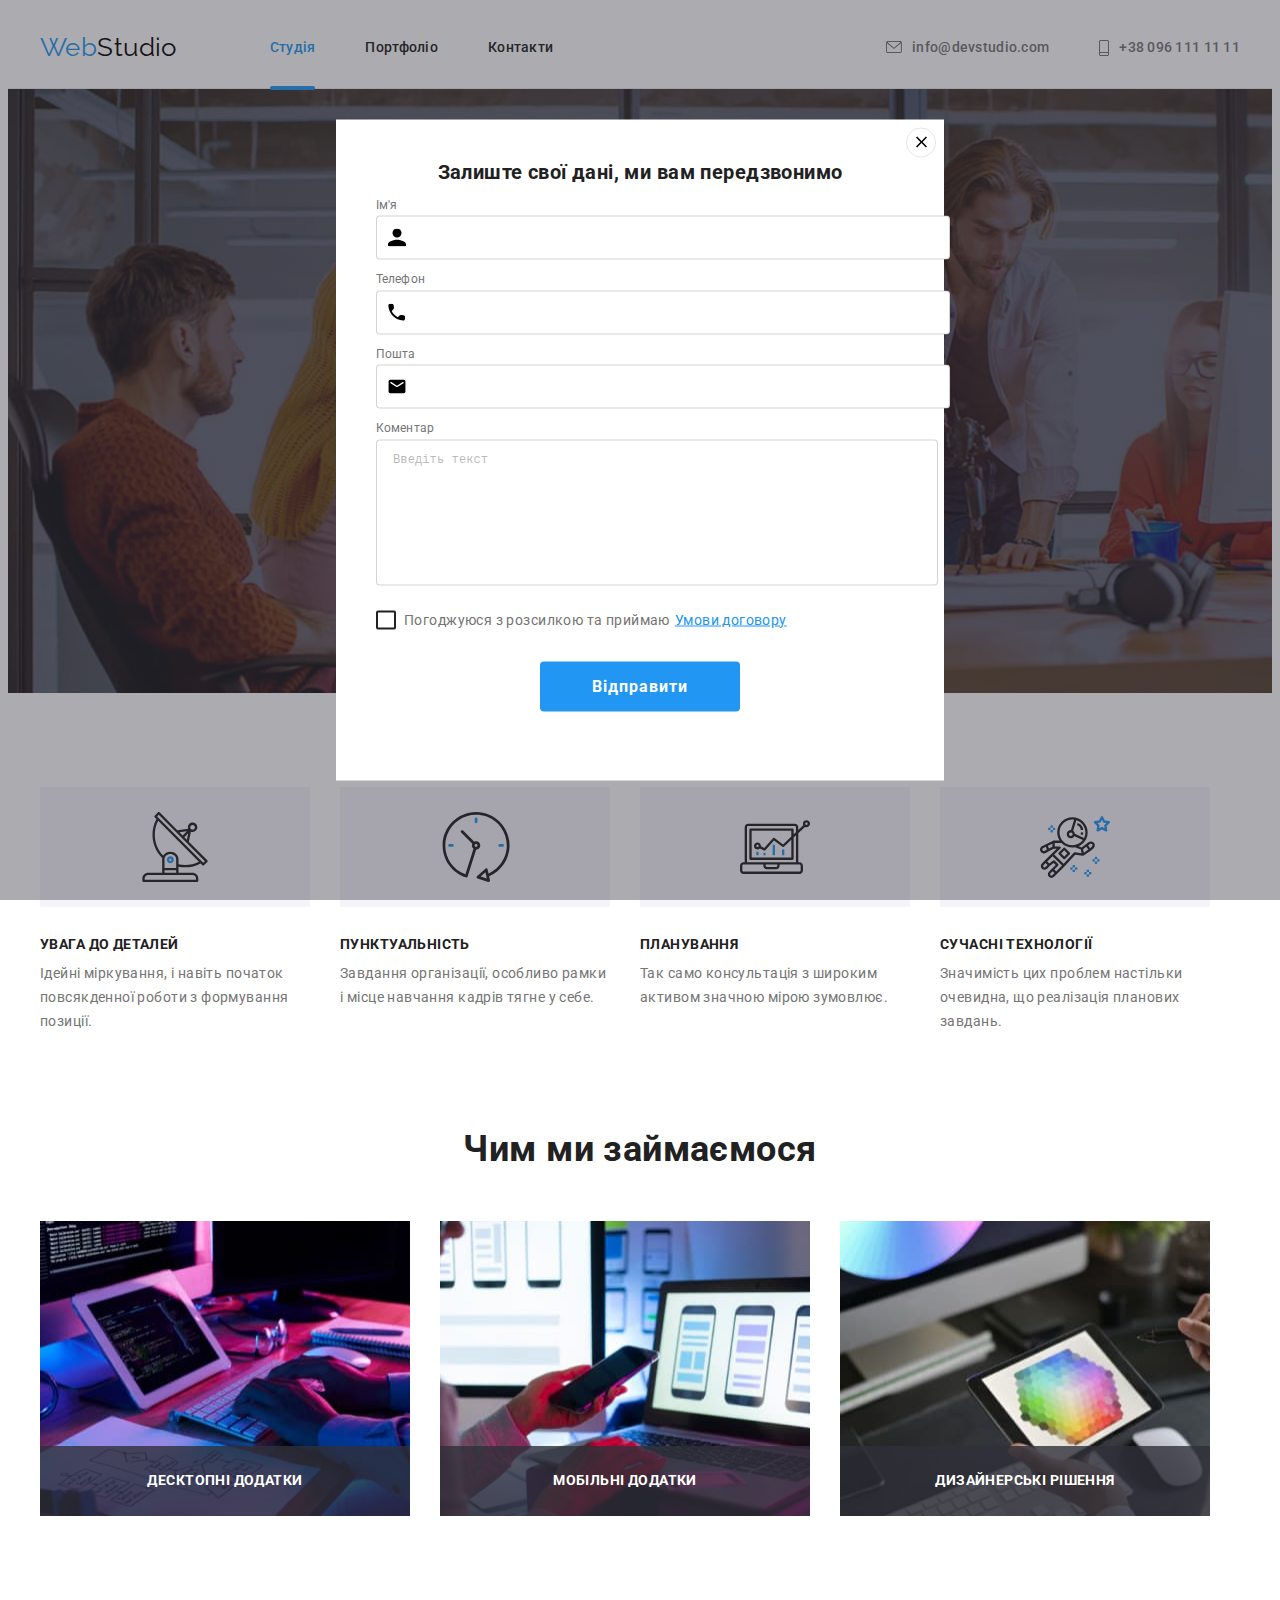
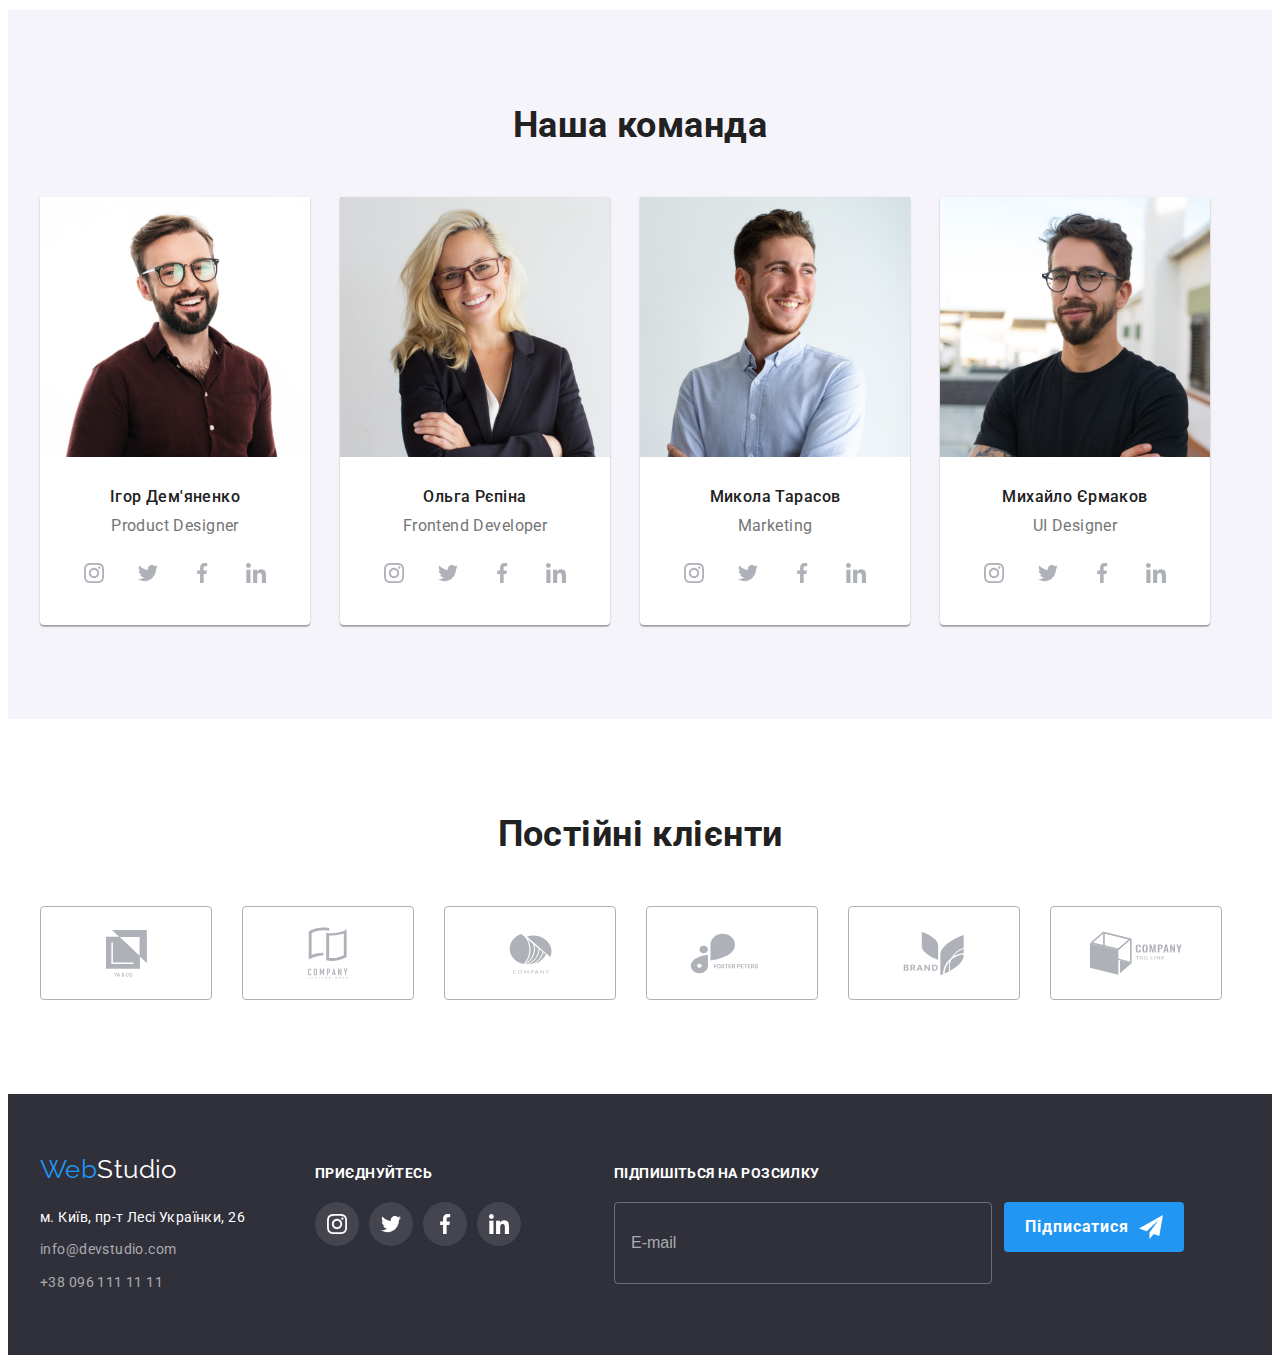
==== commit aced6f58: "add modal form" ====
--- a/index.html
+++ b/index.html
@@ -481,9 +481,9 @@
 
                 </div>
                 <div class="contact-form-checkbox">
-                    <input class="contact-checkbox-input" type="checkbox" name="accept-policy" id="checkbox" required>
+                    <input class="contact-checkbox-input visually-hidden" type="checkbox" name="accept-policy" id="checkbox" required>
                     <label class="contact-form-checkboc-label" for="checkbox">
-                        Погоджуюся з розсилкою та приймаю <a href="">Умови договору</a>
+                       <span>Погоджуюся з розсилкою та приймаю</span>  <a class="checkbox-link" href="">Умови договору</a>
                     </label>
                 </div>
                 <button class="contact-btn-submit" type="submit"> Відправити </button>
--- a/css/styles.css
+++ b/css/styles.css
@@ -28,6 +28,18 @@
     display: block;
     max-width: 100%;
 }
+.visually-hidden {
+    position: absolute;
+    width: 1px;
+    height: 1px;
+    margin: -1px;
+    border: 0;
+    padding: 0;
+    white-space: nowrap;
+    clip-path: inset(100%);
+    clip: rect(0 0 0 0);
+    overflow: hidden;
+}
 
 body {
     font-family: var(--primary-font-family);
@@ -844,6 +856,7 @@
 
 .form-field {
     display: block;
+    
 }
 
 .form-field-name {
@@ -928,13 +941,47 @@
     margin-right: 8px;
 
 }
-
+.checkbox-link {
+    color: var(--accent-color);
+}
 .contact-form-checkbox {
     margin-bottom: 30px;
 }
-
+.checkbox-link {
+    margin-left: 5px;
+}
 .contact-checkbox-input:checked+.contact-form-checkboc-label::before {
-    background-image: url(../images/);
+    background-image: url(../images/hw-6/Vector.svg);
+    background-color: #2196F3;
+    background-size: contain;
     background-repeat: no-repeat;
-    border-color: var(--accent-color);
+    background-position: 50% 50%;
+    border-color: #2196F3;
+}
+
+.contact-btn-submit {
+    display: block;
+    margin: 0 auto;
+    padding: 10px 30px;
+    width: 200px;
+    height: 50px;
+
+    
+    font-family: inherit;
+    font-weight: 700;
+    font-size: 16px;
+    line-height: 1.9;
+    text-align: center;
+    letter-spacing: 0.06em;
+    border: transparent;
+    border-radius: 4px;
+    
+    color: var(--primary-white-color);
+    background-color: var(--accent-color);
+    cursor: pointer;
+    
+    transition-property: background-color;
+    transition-duration: 250ms;
+    transition-timing-function: cubic-bezier(0.4, 0, 0.2, 1);
+    transition-delay: 0ms;
 }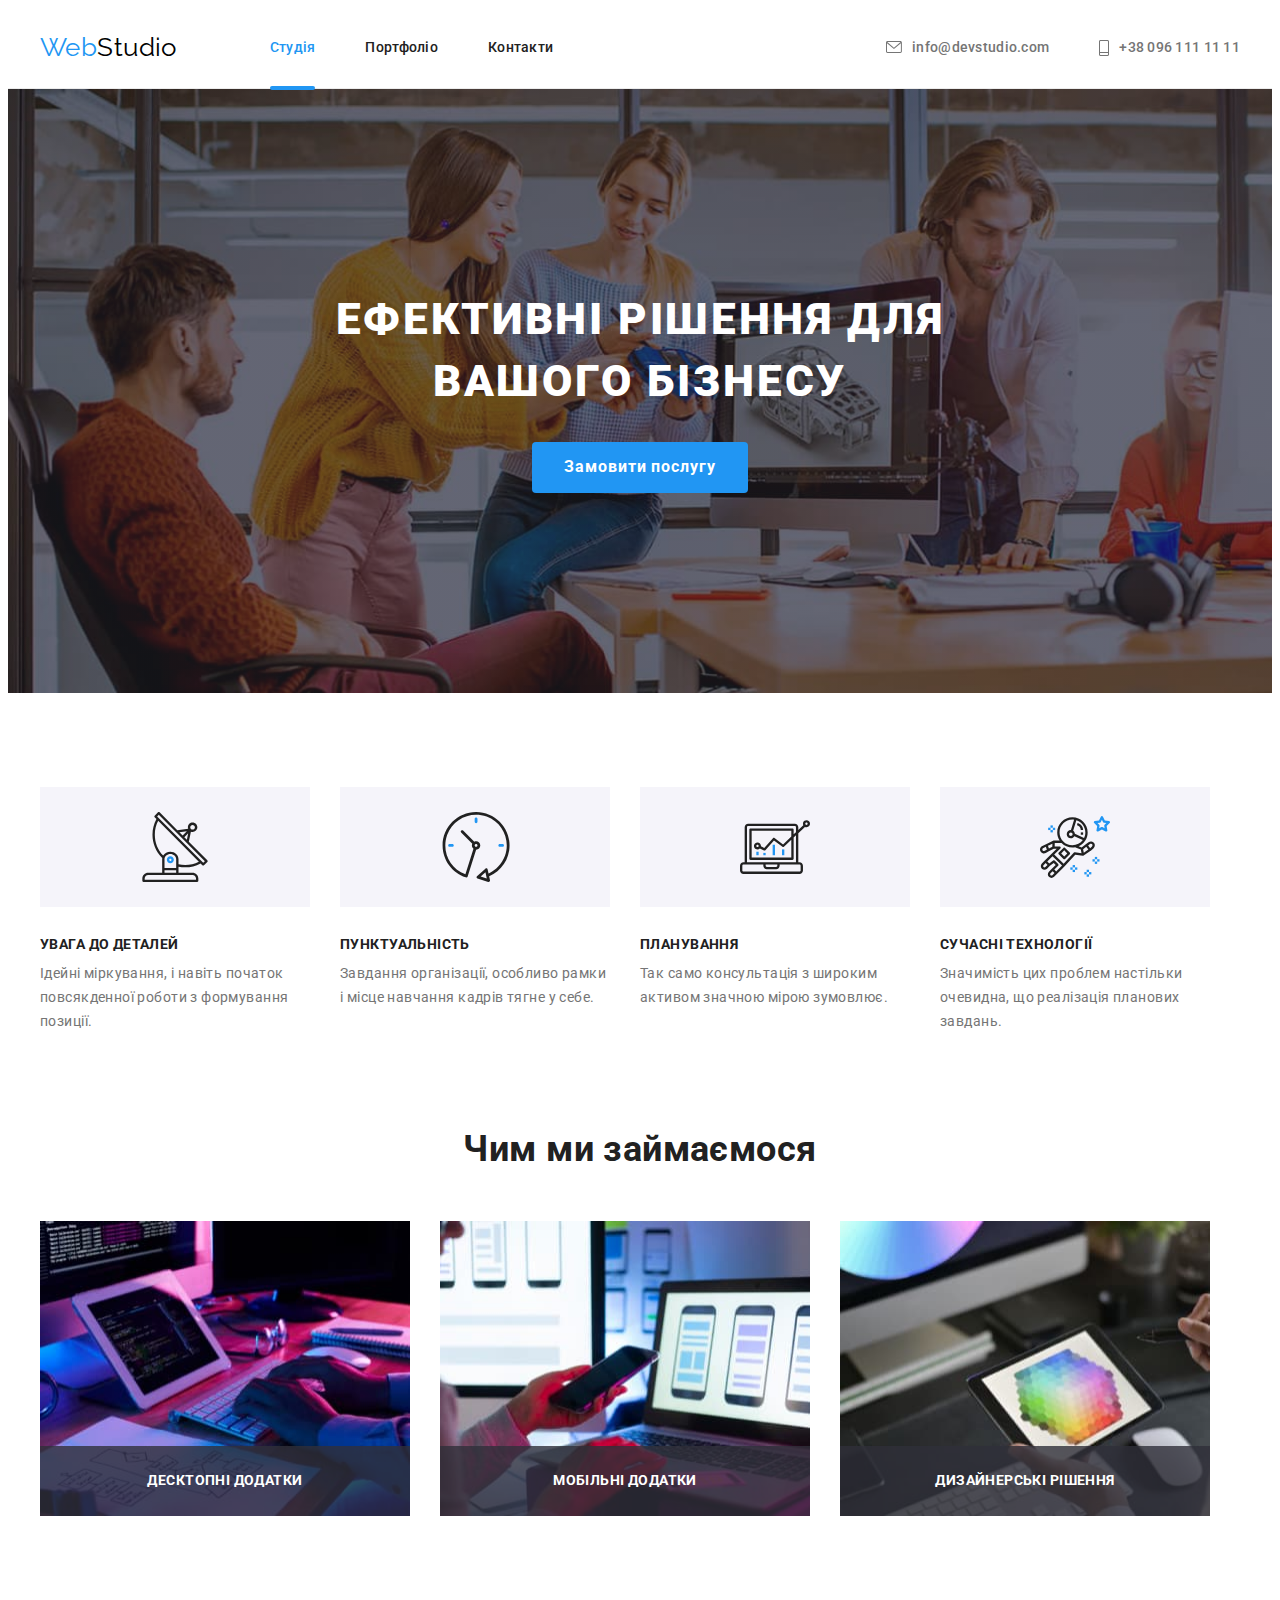
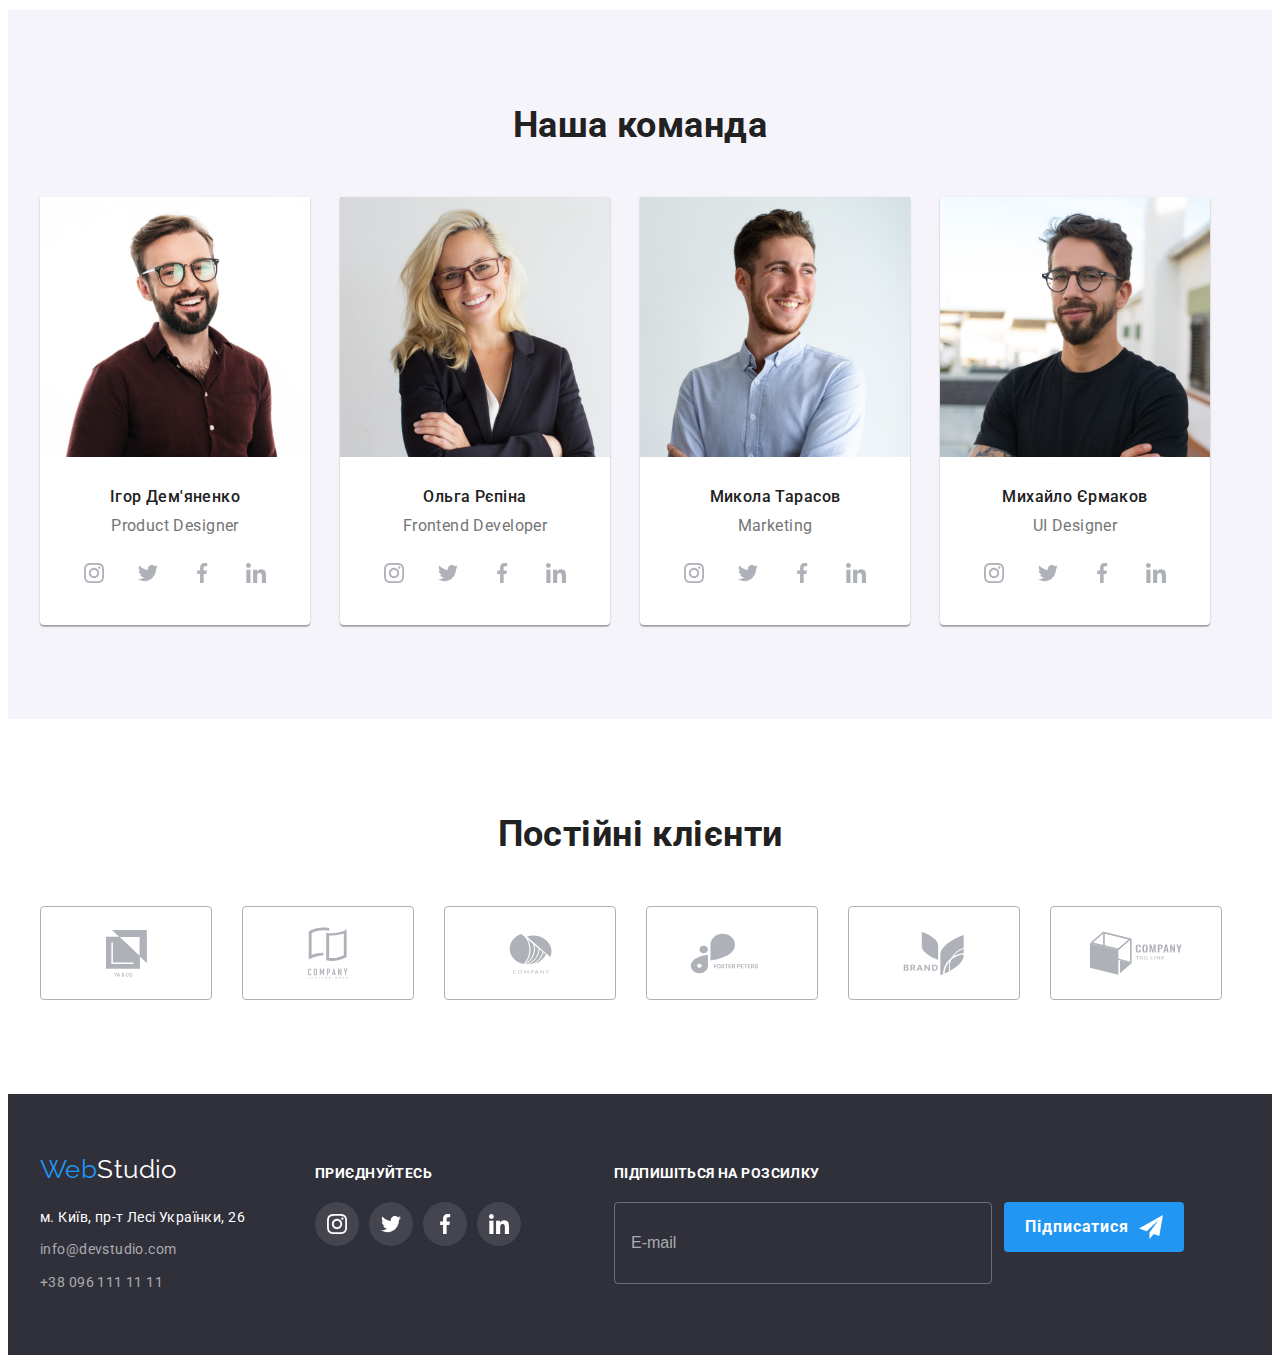
==== commit 83005330: "add footer portfolio" ====
--- a/index.html
+++ b/index.html
@@ -429,7 +429,7 @@
             </form>
         </div>
     </footer>
-    <div class="backdrop" data-modal>
+    <div class="backdrop is-hidden" data-modal>
         <div class="modal">
             <button class="modal-close-btn " type="button" data-modal-close>
                 <svg class="modal-close-icon" width="18" height="18">
--- a/css/styles.css
+++ b/css/styles.css
@@ -913,6 +913,7 @@
     resize: none;
     border: 1px solid rgba(33, 33, 33, 0.2);
     border-radius: 4px;
+    transition: border-color 250ms cubic-bezier(0.4, 0, 0.2, 1); 
 }
 
 .contact-form-message:focus {
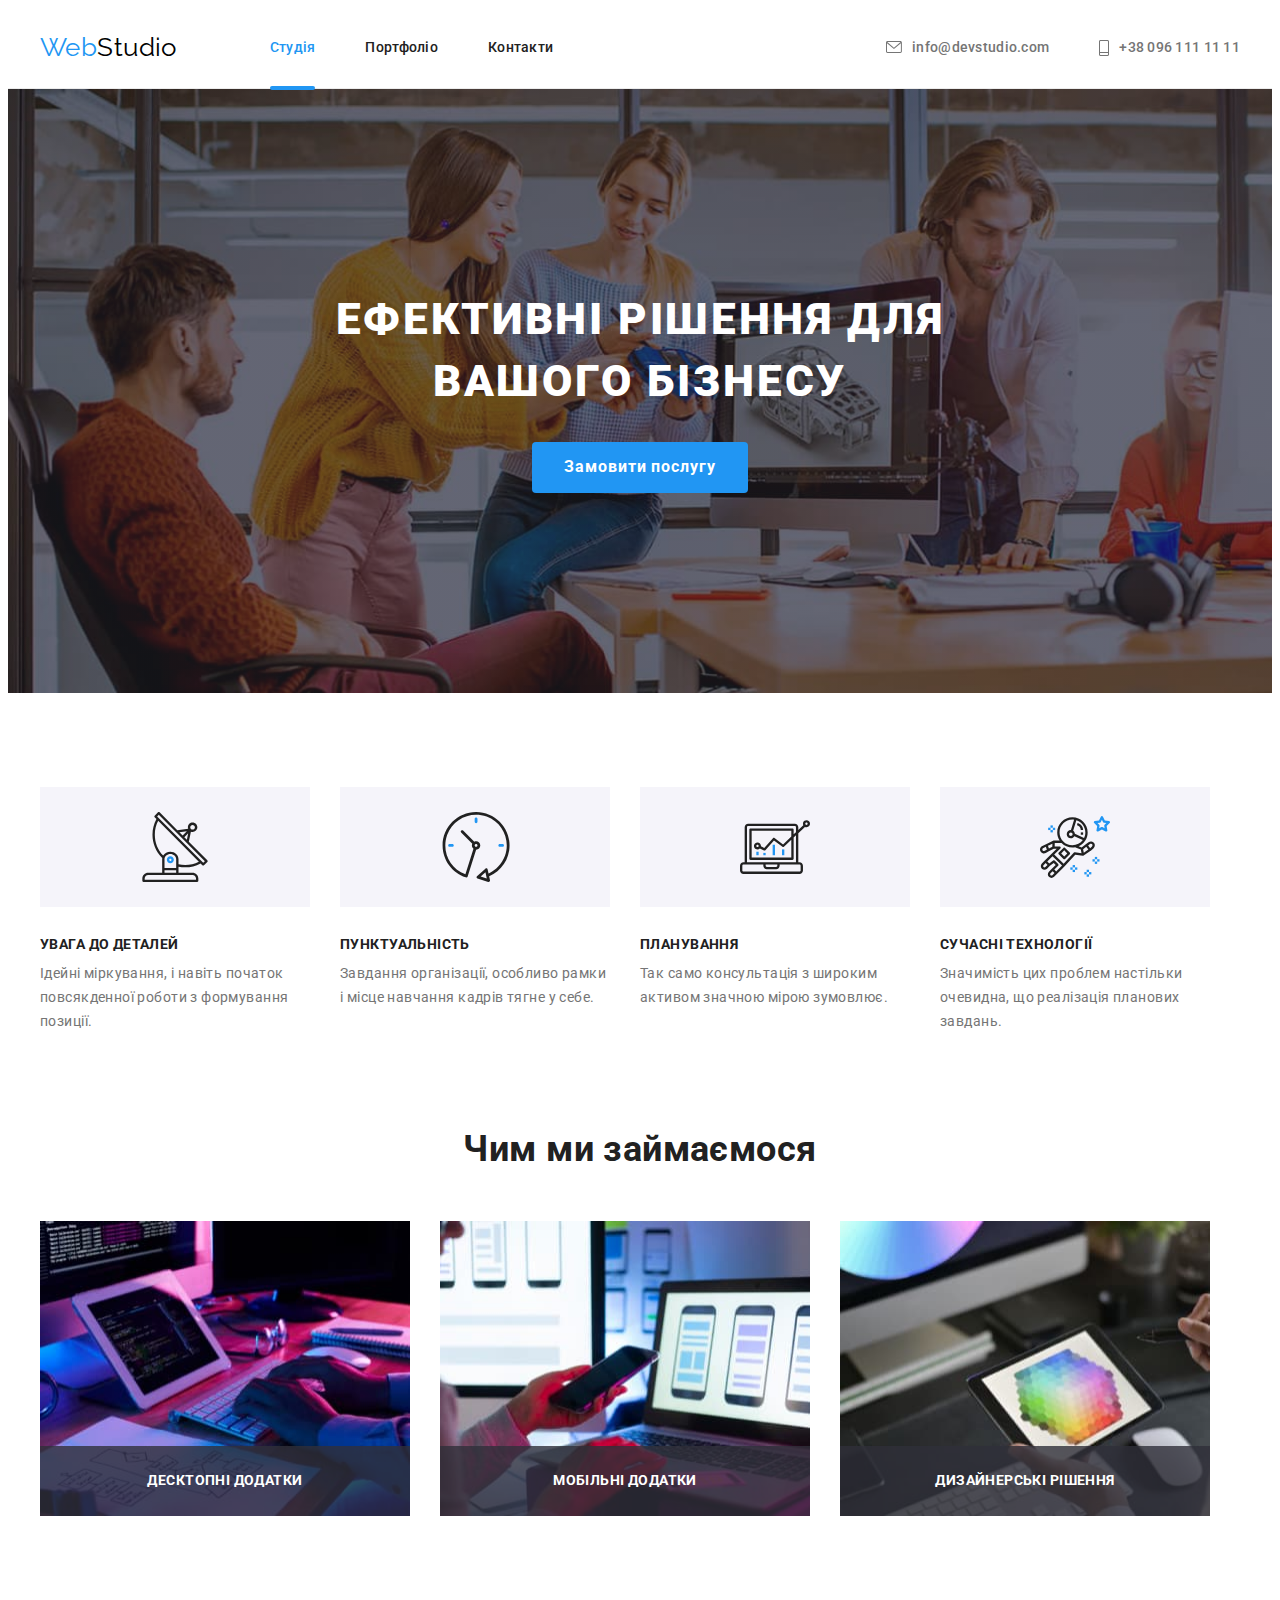
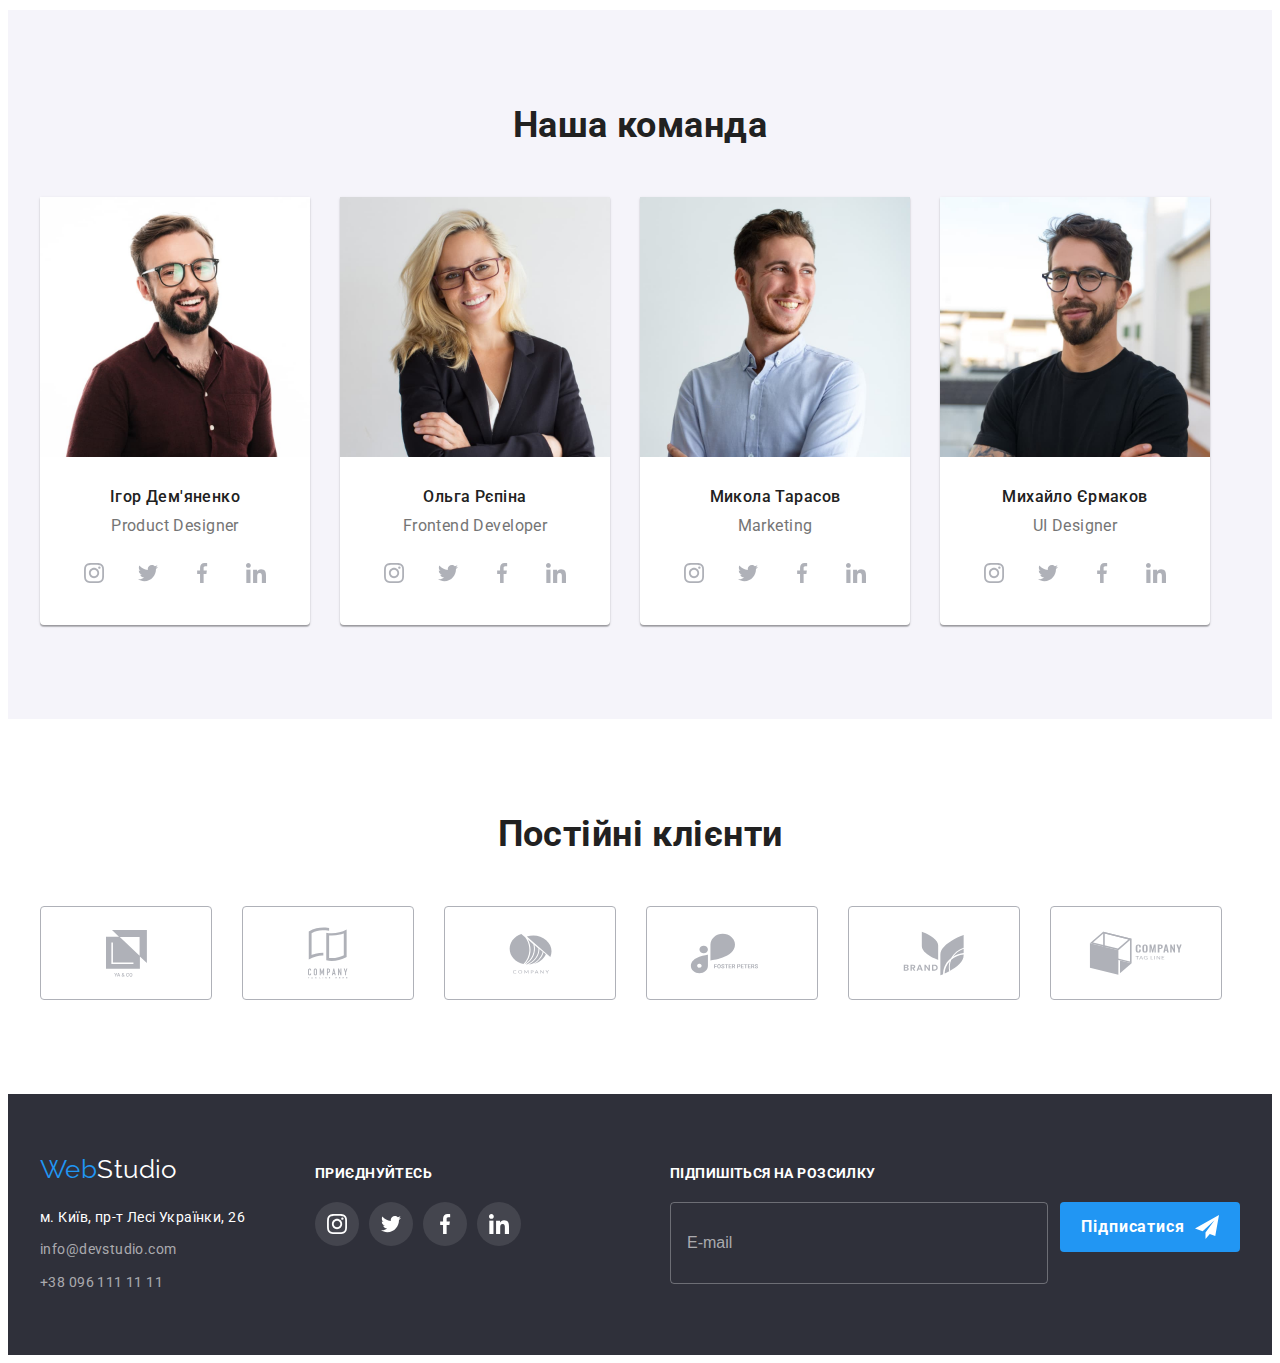
==== commit 61e02503: "corrections added" ====
--- a/index.html
+++ b/index.html
@@ -483,7 +483,7 @@
                 <div class="contact-form-checkbox">
                     <input class="contact-checkbox-input visually-hidden" type="checkbox" name="accept-policy" id="checkbox" required>
                     <label class="contact-form-checkboc-label" for="checkbox">
-                       <span>Погоджуюся з розсилкою та приймаю</span>  <a class="checkbox-link" href="">Умови договору</a>
+                        <span>Погоджуюся з розсилкою та приймаю</span>  <a class="checkbox-link" href="">Умови договору</a>
                     </label>
                 </div>
                 <button class="contact-btn-submit" type="submit"> Відправити </button>
--- a/css/styles.css
+++ b/css/styles.css
@@ -709,13 +709,14 @@
 }
 
 .footer-social-link {
-    margin-right: 93px;
+    margin-right: auto;
 }
 
 .form-subscription {
     width: 570px;
     display: flex;
     flex-direction: column;
+    margin-left: auto;
 }
 
 .form-field-subscription {
@@ -886,6 +887,7 @@
     width: 100%;
     height: 40px;
     padding-left: 42px;
+    
 
     border: 1px solid rgba(33, 33, 33, 0.2);
     border-radius: 4px;
@@ -902,6 +904,7 @@
 }
 
 .contact-form-message {
+    display: block;
     width: 100%;
     height: 120px;
     margin-bottom: 20px;
@@ -947,6 +950,8 @@
 }
 .contact-form-checkbox {
     margin-bottom: 30px;
+    display: flex;
+    justify-content: center;
 }
 .checkbox-link {
     margin-left: 5px;
